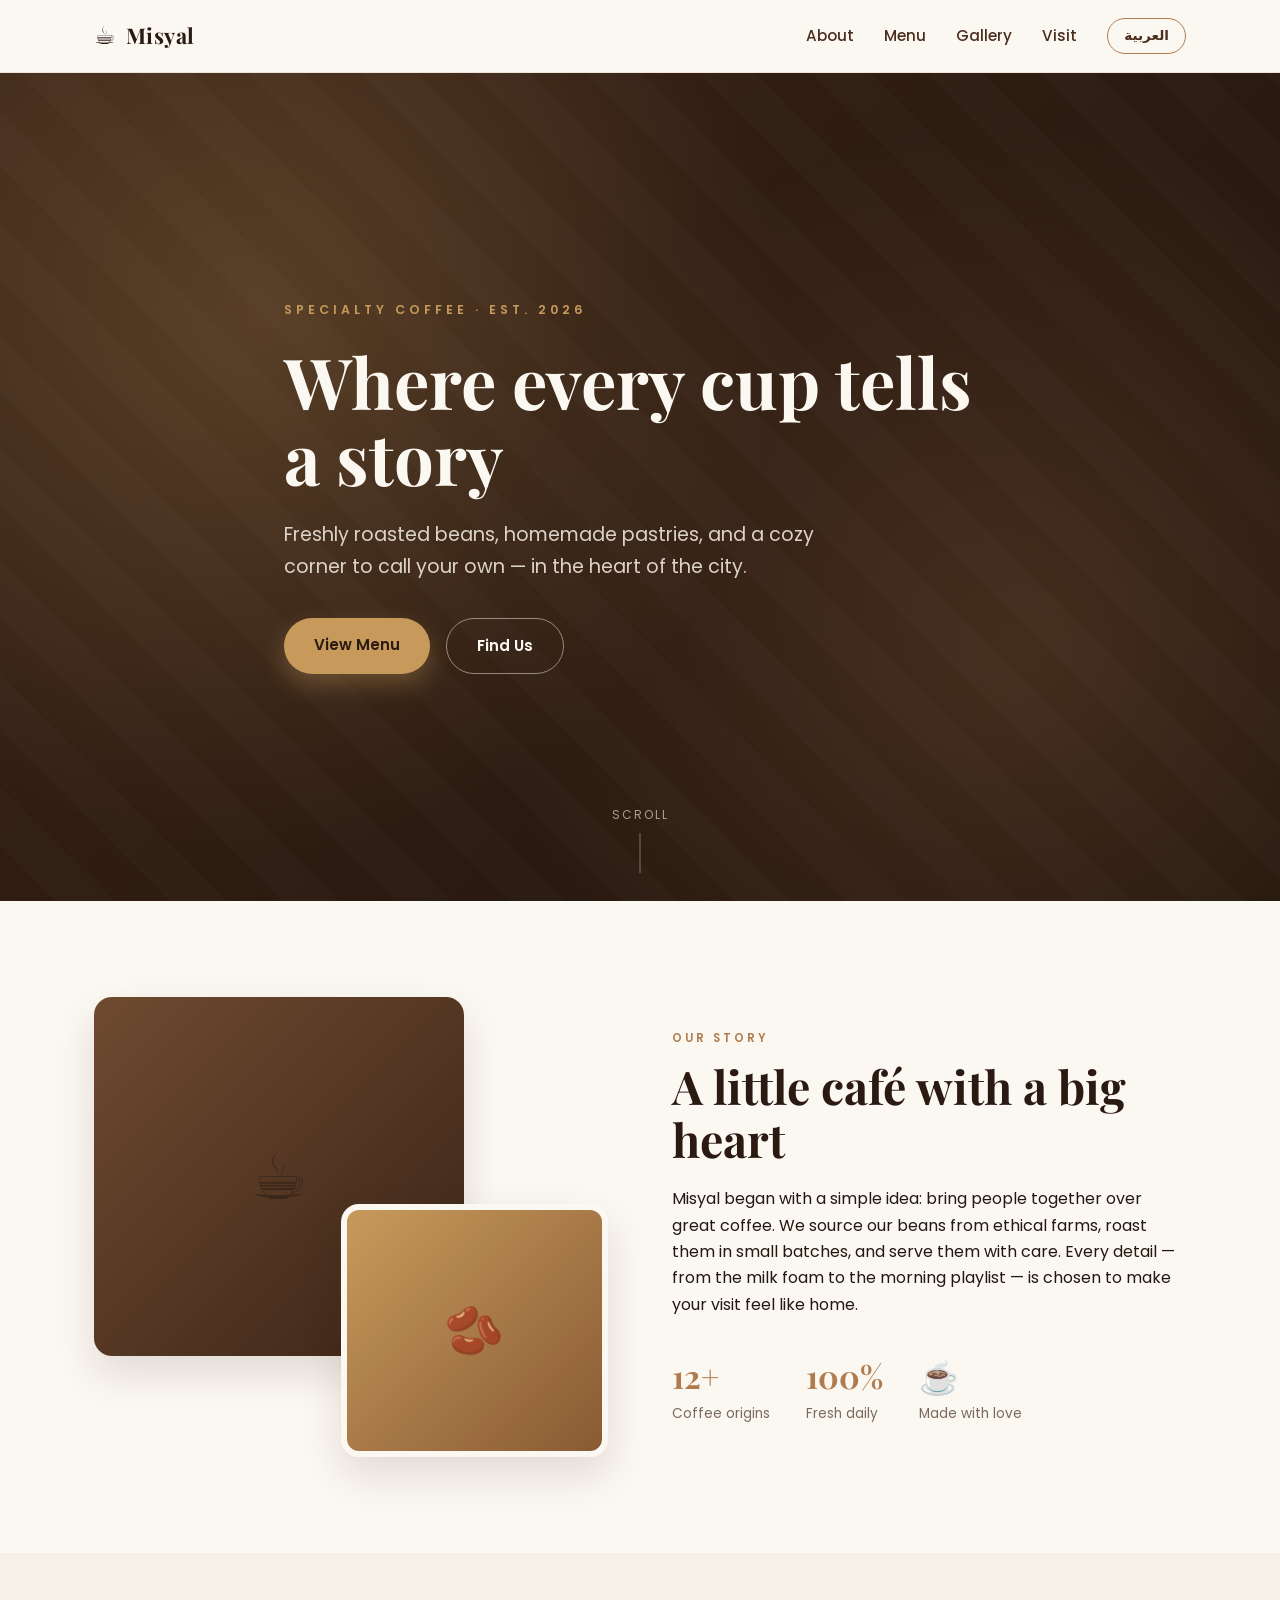
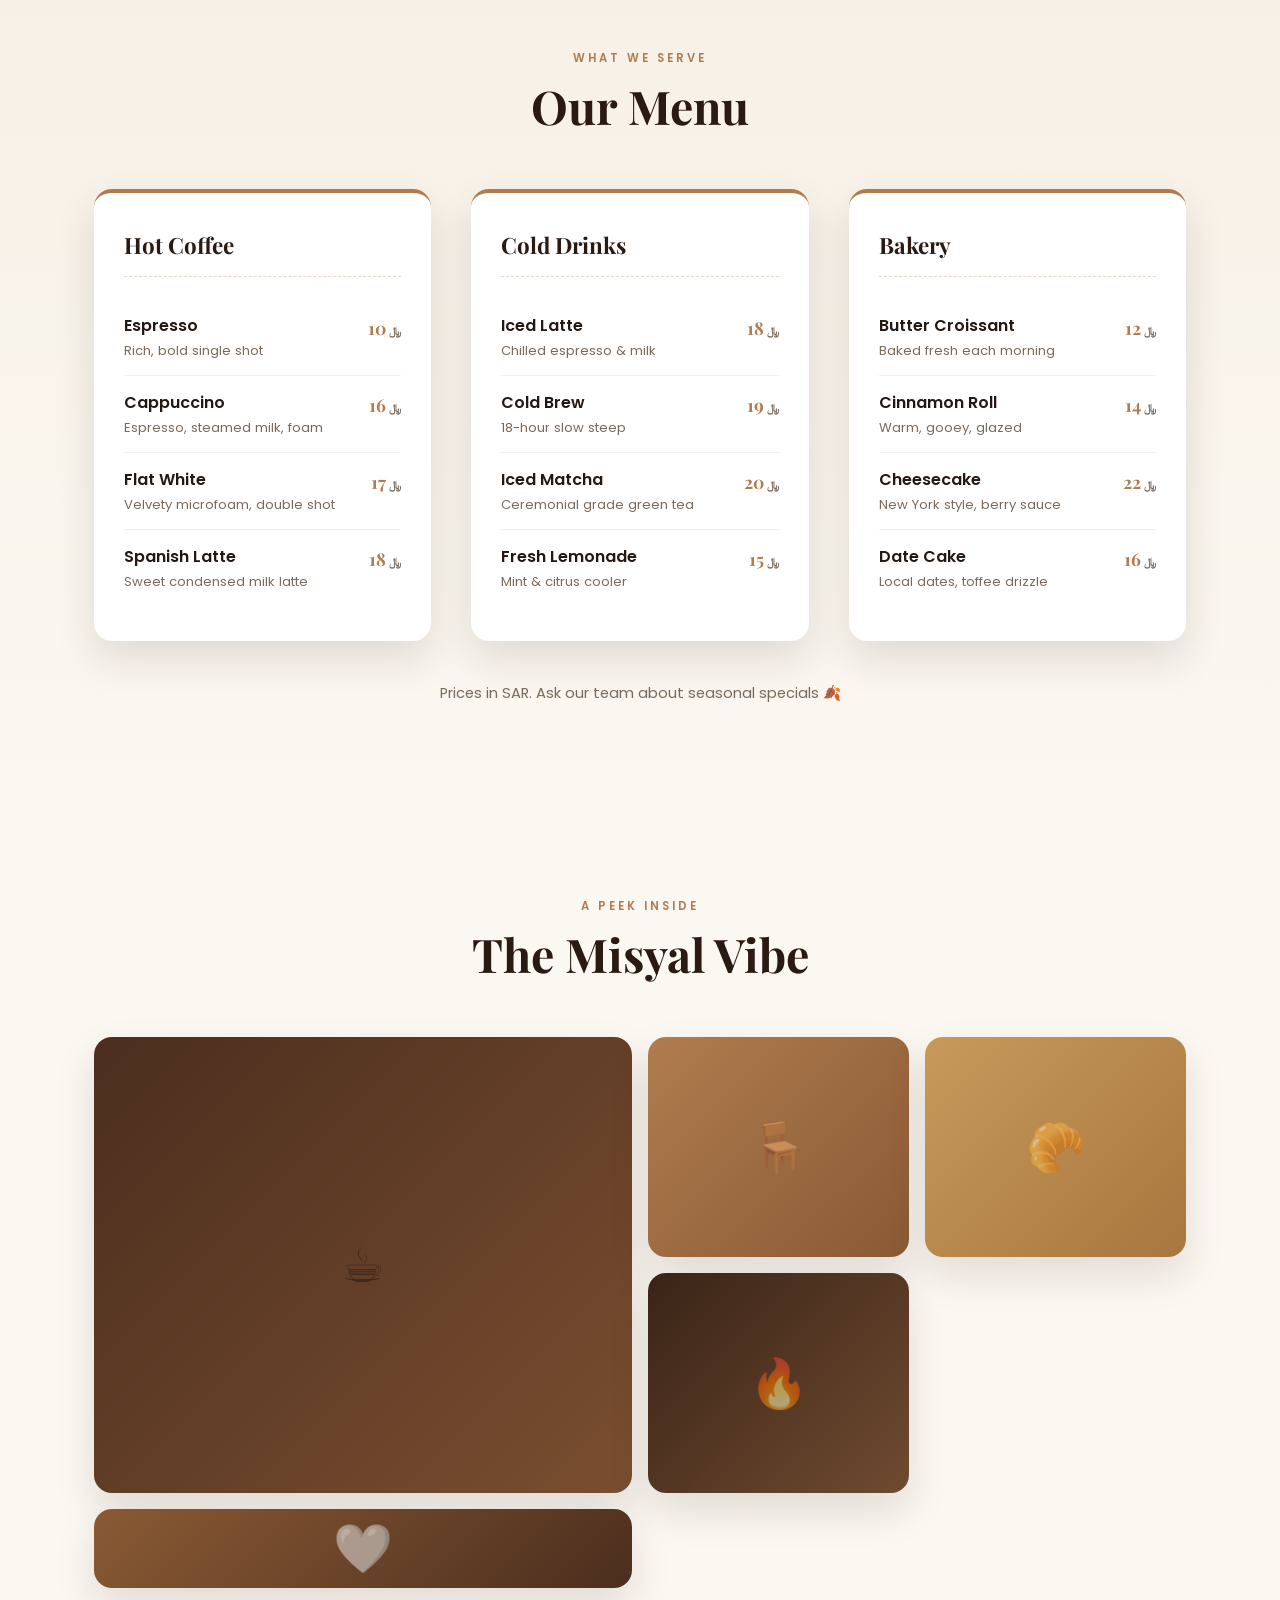
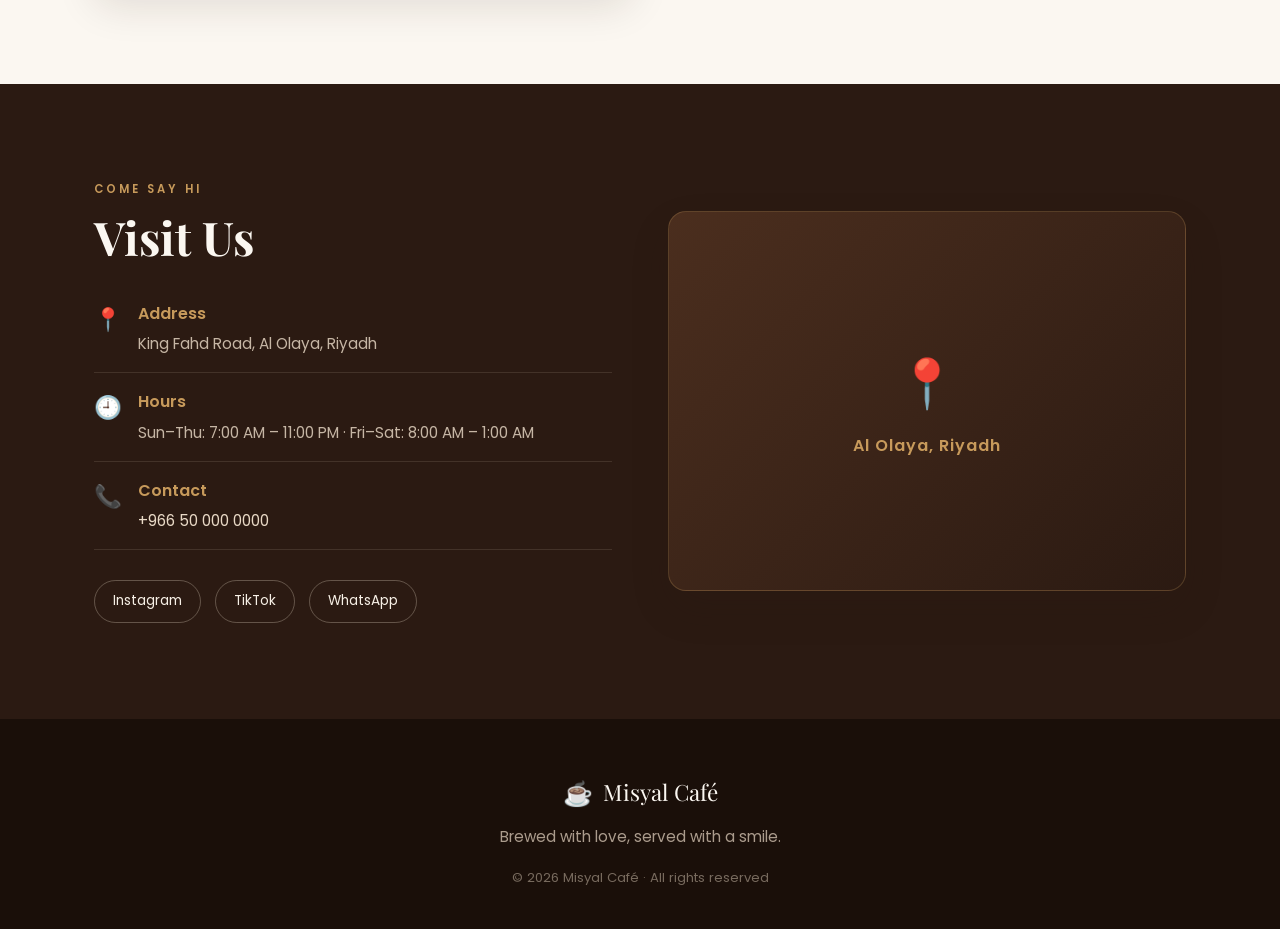
==== index.html @ 9222d2f6 "Add bilingual Misyal Café website - Responsive single-page café site (HTML/CSS/vanilla JS, no build " ====
<!DOCTYPE html>
<html lang="en" dir="ltr">
<head>
  <meta charset="UTF-8" />
  <meta name="viewport" content="width=device-width, initial-scale=1.0" />
  <title>Misyal Café — مقهى مسيال</title>
  <meta name="description" content="Misyal Café — specialty coffee, fresh food, and a warm place to gather. مقهى مسيال — قهوة مختصة وأجواء دافئة." />
  <link rel="preconnect" href="https://fonts.googleapis.com" />
  <link rel="preconnect" href="https://fonts.gstatic.com" crossorigin />
  <link href="https://fonts.googleapis.com/css2?family=Cairo:wght@400;600;700;800&family=Playfair+Display:wght@500;600;700&family=Poppins:wght@300;400;500;600&display=swap" rel="stylesheet" />
  <link rel="stylesheet" href="styles.css" />
  <link rel="icon" href="data:image/svg+xml,%3Csvg xmlns='http://www.w3.org/2000/svg' viewBox='0 0 100 100'%3E%3Ctext y='.9em' font-size='90'%3E%E2%98%95%3C/text%3E%3C/svg%3E" />
</head>
<body>
  <!-- Header / Nav -->
  <header class="site-header" id="top">
    <nav class="nav container">
      <a href="#top" class="brand">
        <span class="brand-mark">☕</span>
        <span class="brand-text" data-en="Misyal" data-ar="مسيال">Misyal</span>
      </a>
      <button class="nav-toggle" id="navToggle" aria-label="Menu" aria-expanded="false">
        <span></span><span></span><span></span>
      </button>
      <ul class="nav-links" id="navLinks">
        <li><a href="#about" data-en="About" data-ar="عن المقهى">About</a></li>
        <li><a href="#menu" data-en="Menu" data-ar="القائمة">Menu</a></li>
        <li><a href="#gallery" data-en="Gallery" data-ar="المعرض">Gallery</a></li>
        <li><a href="#visit" data-en="Visit" data-ar="زورونا">Visit</a></li>
        <li>
          <button class="lang-toggle" id="langToggle" aria-label="Switch language">
            <span data-en="العربية" data-ar="English">العربية</span>
          </button>
        </li>
      </ul>
    </nav>
  </header>

  <!-- Hero -->
  <section class="hero">
    <div class="hero-overlay"></div>
    <div class="hero-content container">
      <p class="eyebrow" data-en="Specialty Coffee · Est. 2026" data-ar="قهوة مختصة · تأسّس ٢٠٢٦">Specialty Coffee · Est. 2026</p>
      <h1 class="hero-title" data-en="Where every cup tells a story" data-ar="حيث يروي كل فنجان حكاية">Where every cup tells a story</h1>
      <p class="hero-sub" data-en="Freshly roasted beans, homemade pastries, and a cozy corner to call your own — in the heart of the city." data-ar="حبوب محمّصة طازجة، معجنات منزلية، وركنٌ دافئ يخصّك — في قلب المدينة.">Freshly roasted beans, homemade pastries, and a cozy corner to call your own — in the heart of the city.</p>
      <div class="hero-actions">
        <a href="#menu" class="btn btn-primary" data-en="View Menu" data-ar="تصفّح القائمة">View Menu</a>
        <a href="#visit" class="btn btn-ghost" data-en="Find Us" data-ar="أين نحن">Find Us</a>
      </div>
    </div>
    <div class="scroll-hint" aria-hidden="true">
      <span data-en="Scroll" data-ar="مرّر">Scroll</span>
      <div class="scroll-line"></div>
    </div>
  </section>

  <!-- About -->
  <section class="about section" id="about">
    <div class="container about-grid">
      <div class="about-media">
        <div class="about-img about-img-1" role="img" aria-label="Barista pouring latte art"></div>
        <div class="about-img about-img-2" role="img" aria-label="Coffee beans"></div>
      </div>
      <div class="about-text">
        <p class="section-eyebrow" data-en="Our Story" data-ar="قصتنا">Our Story</p>
        <h2 class="section-title" data-en="A little café with a big heart" data-ar="مقهى صغير بقلبٍ كبير">A little café with a big heart</h2>
        <p data-en="Misyal began with a simple idea: bring people together over great coffee. We source our beans from ethical farms, roast them in small batches, and serve them with care. Every detail — from the milk foam to the morning playlist — is chosen to make your visit feel like home." data-ar="بدأ مسيال بفكرة بسيطة: أن نجمع الناس حول قهوةٍ رائعة. نختار حبوبنا من مزارع مسؤولة، ونحمّصها بكميات صغيرة، ونقدّمها بعناية. كل تفصيلة — من رغوة الحليب إلى موسيقى الصباح — اخترناها لتشعروا بأنكم في بيتكم.">Misyal began with a simple idea: bring people together over great coffee. We source our beans from ethical farms, roast them in small batches, and serve them with care. Every detail — from the milk foam to the morning playlist — is chosen to make your visit feel like home.</p>
        <div class="stats">
          <div class="stat">
            <span class="stat-num">12+</span>
            <span class="stat-label" data-en="Coffee origins" data-ar="مصادر قهوة">Coffee origins</span>
          </div>
          <div class="stat">
            <span class="stat-num">100%</span>
            <span class="stat-label" data-en="Fresh daily" data-ar="طازج يومياً">Fresh daily</span>
          </div>
          <div class="stat">
            <span class="stat-num">☕</span>
            <span class="stat-label" data-en="Made with love" data-ar="بحب">Made with love</span>
          </div>
        </div>
      </div>
    </div>
  </section>

  <!-- Menu -->
  <section class="menu section" id="menu">
    <div class="container">
      <div class="section-head center">
        <p class="section-eyebrow" data-en="What We Serve" data-ar="ماذا نقدّم">What We Serve</p>
        <h2 class="section-title" data-en="Our Menu" data-ar="قائمتنا">Our Menu</h2>
      </div>

      <div class="menu-cats">
        <div class="menu-cat">
          <h3 class="menu-cat-title" data-en="Hot Coffee" data-ar="قهوة ساخنة">Hot Coffee</h3>
          <ul class="menu-list">
            <li class="menu-item">
              <div class="menu-item-info"><span class="menu-item-name" data-en="Espresso" data-ar="إسبريسو">Espresso</span><span class="menu-item-desc" data-en="Rich, bold single shot" data-ar="جرعة غنية وقوية">Rich, bold single shot</span></div>
              <span class="menu-item-price">10</span>
            </li>
            <li class="menu-item">
              <div class="menu-item-info"><span class="menu-item-name" data-en="Cappuccino" data-ar="كابتشينو">Cappuccino</span><span class="menu-item-desc" data-en="Espresso, steamed milk, foam" data-ar="إسبريسو وحليب مبخّر ورغوة">Espresso, steamed milk, foam</span></div>
              <span class="menu-item-price">16</span>
            </li>
            <li class="menu-item">
              <div class="menu-item-info"><span class="menu-item-name" data-en="Flat White" data-ar="فلات وايت">Flat White</span><span class="menu-item-desc" data-en="Velvety microfoam, double shot" data-ar="رغوة ناعمة وجرعتان">Velvety microfoam, double shot</span></div>
              <span class="menu-item-price">17</span>
            </li>
            <li class="menu-item">
              <div class="menu-item-info"><span class="menu-item-name" data-en="Spanish Latte" data-ar="سبانش لاتيه">Spanish Latte</span><span class="menu-item-desc" data-en="Sweet condensed milk latte" data-ar="لاتيه بالحليب المكثف">Sweet condensed milk latte</span></div>
              <span class="menu-item-price">18</span>
            </li>
          </ul>
        </div>

        <div class="menu-cat">
          <h3 class="menu-cat-title" data-en="Cold Drinks" data-ar="مشروبات باردة">Cold Drinks</h3>
          <ul class="menu-list">
            <li class="menu-item">
              <div class="menu-item-info"><span class="menu-item-name" data-en="Iced Latte" data-ar="آيس لاتيه">Iced Latte</span><span class="menu-item-desc" data-en="Chilled espresso & milk" data-ar="إسبريسو وحليب مثلّج">Chilled espresso & milk</span></div>
              <span class="menu-item-price">18</span>
            </li>
            <li class="menu-item">
              <div class="menu-item-info"><span class="menu-item-name" data-en="Cold Brew" data-ar="كولد برو">Cold Brew</span><span class="menu-item-desc" data-en="18-hour slow steep" data-ar="نقع بطيء ١٨ ساعة">18-hour slow steep</span></div>
              <span class="menu-item-price">19</span>
            </li>
            <li class="menu-item">
              <div class="menu-item-info"><span class="menu-item-name" data-en="Iced Matcha" data-ar="آيس ماتشا">Iced Matcha</span><span class="menu-item-desc" data-en="Ceremonial grade green tea" data-ar="شاي أخضر درجة احتفالية">Ceremonial grade green tea</span></div>
              <span class="menu-item-price">20</span>
            </li>
            <li class="menu-item">
              <div class="menu-item-info"><span class="menu-item-name" data-en="Fresh Lemonade" data-ar="ليموناضة طازجة">Fresh Lemonade</span><span class="menu-item-desc" data-en="Mint & citrus cooler" data-ar="نعناع وحمضيات منعشة">Mint & citrus cooler</span></div>
              <span class="menu-item-price">15</span>
            </li>
          </ul>
        </div>

        <div class="menu-cat">
          <h3 class="menu-cat-title" data-en="Bakery" data-ar="مخبوزات">Bakery</h3>
          <ul class="menu-list">
            <li class="menu-item">
              <div class="menu-item-info"><span class="menu-item-name" data-en="Butter Croissant" data-ar="كرواسون بالزبدة">Butter Croissant</span><span class="menu-item-desc" data-en="Baked fresh each morning" data-ar="يُخبز طازجاً كل صباح">Baked fresh each morning</span></div>
              <span class="menu-item-price">12</span>
            </li>
            <li class="menu-item">
              <div class="menu-item-info"><span class="menu-item-name" data-en="Cinnamon Roll" data-ar="سينامون رول">Cinnamon Roll</span><span class="menu-item-desc" data-en="Warm, gooey, glazed" data-ar="دافئة ولزجة ومغطّاة">Warm, gooey, glazed</span></div>
              <span class="menu-item-price">14</span>
            </li>
            <li class="menu-item">
              <div class="menu-item-info"><span class="menu-item-name" data-en="Cheesecake" data-ar="تشيز كيك">Cheesecake</span><span class="menu-item-desc" data-en="New York style, berry sauce" data-ar="نيويورك مع صلصة التوت">New York style, berry sauce</span></div>
              <span class="menu-item-price">22</span>
            </li>
            <li class="menu-item">
              <div class="menu-item-info"><span class="menu-item-name" data-en="Date Cake" data-ar="كيكة التمر">Date Cake</span><span class="menu-item-desc" data-en="Local dates, toffee drizzle" data-ar="تمر محلي وصوص التوفي">Local dates, toffee drizzle</span></div>
              <span class="menu-item-price">16</span>
            </li>
          </ul>
        </div>
      </div>
      <p class="menu-note" data-en="Prices in SAR. Ask our team about seasonal specials 🍂" data-ar="الأسعار بالريال. اسألوا فريقنا عن العروض الموسمية 🍂">Prices in SAR. Ask our team about seasonal specials 🍂</p>
    </div>
  </section>

  <!-- Gallery -->
  <section class="gallery section" id="gallery">
    <div class="container">
      <div class="section-head center">
        <p class="section-eyebrow" data-en="A Peek Inside" data-ar="لمحة من الداخل">A Peek Inside</p>
        <h2 class="section-title" data-en="The Misyal Vibe" data-ar="أجواء مسيال">The Misyal Vibe</h2>
      </div>
      <div class="gallery-grid">
        <div class="gallery-item g1" role="img" aria-label="Latte art"></div>
        <div class="gallery-item g2" role="img" aria-label="Café interior"></div>
        <div class="gallery-item g3" role="img" aria-label="Pastries on display"></div>
        <div class="gallery-item g4" role="img" aria-label="Coffee beans roasting"></div>
        <div class="gallery-item g5" role="img" aria-label="Friends chatting over coffee"></div>
      </div>
    </div>
  </section>

  <!-- Visit -->
  <section class="visit section" id="visit">
    <div class="container visit-grid">
      <div class="visit-info">
        <p class="section-eyebrow" data-en="Come Say Hi" data-ar="مرّوا علينا">Come Say Hi</p>
        <h2 class="section-title" data-en="Visit Us" data-ar="زورونا">Visit Us</h2>
        <ul class="visit-list">
          <li>
            <span class="visit-icon">📍</span>
            <div>
              <strong data-en="Address" data-ar="العنوان">Address</strong>
              <p data-en="King Fahd Road, Al Olaya, Riyadh" data-ar="طريق الملك فهد، العليا، الرياض">King Fahd Road, Al Olaya, Riyadh</p>
            </div>
          </li>
          <li>
            <span class="visit-icon">🕘</span>
            <div>
              <strong data-en="Hours" data-ar="ساعات العمل">Hours</strong>
              <p data-en="Sun–Thu: 7:00 AM – 11:00 PM · Fri–Sat: 8:00 AM – 1:00 AM" data-ar="الأحد–الخميس: ٧ ص – ١١ م · الجمعة–السبت: ٨ ص – ١ ص">Sun–Thu: 7:00 AM – 11:00 PM · Fri–Sat: 8:00 AM – 1:00 AM</p>
            </div>
          </li>
          <li>
            <span class="visit-icon">📞</span>
            <div>
              <strong data-en="Contact" data-ar="تواصل">Contact</strong>
              <p><a href="tel:+966500000000" dir="ltr">+966 50 000 0000</a></p>
            </div>
          </li>
        </ul>
        <div class="socials">
          <a href="#" class="social" aria-label="Instagram">Instagram</a>
          <a href="#" class="social" aria-label="TikTok">TikTok</a>
          <a href="#" class="social" aria-label="WhatsApp">WhatsApp</a>
        </div>
      </div>
      <div class="visit-map" role="img" aria-label="Map location placeholder">
        <div class="map-pin">📍</div>
        <span class="map-label" data-en="Al Olaya, Riyadh" data-ar="العليا، الرياض">Al Olaya, Riyadh</span>
      </div>
    </div>
  </section>

  <!-- Footer -->
  <footer class="site-footer">
    <div class="container footer-inner">
      <div class="footer-brand">
        <span class="brand-mark">☕</span>
        <span data-en="Misyal Café" data-ar="مقهى مسيال">Misyal Café</span>
      </div>
      <p class="footer-tag" data-en="Brewed with love, served with a smile." data-ar="نُحضّرها بحب، ونقدّمها بابتسامة.">Brewed with love, served with a smile.</p>
      <p class="footer-copy">© <span id="year"></span> Misyal Café · <span data-en="All rights reserved" data-ar="جميع الحقوق محفوظة">All rights reserved</span></p>
    </div>
  </footer>

  <script src="script.js"></script>
</body>
</html>
---- styles.css ----
/* ===== Misyal Café — bilingual café site ===== */
:root {
  --espresso: #2b1a12;
  --coffee: #4b2e1e;
  --caramel: #b07c4f;
  --latte: #e9d9c6;
  --cream: #f7f0e6;
  --foam: #fbf7f1;
  --gold: #c79a5b;
  --ink: #241812;
  --muted: #7a6a5c;
  --white: #ffffff;
  --maxw: 1140px;
  --radius: 18px;
  --shadow: 0 18px 40px rgba(43, 26, 18, 0.12);
  --font-en: "Poppins", system-ui, sans-serif;
  --font-display: "Playfair Display", Georgia, serif;
  --font-ar: "Cairo", system-ui, sans-serif;
}

* { box-sizing: border-box; margin: 0; padding: 0; }

html { scroll-behavior: smooth; }

body {
  font-family: var(--font-en);
  color: var(--ink);
  background: var(--foam);
  line-height: 1.65;
  -webkit-font-smoothing: antialiased;
  overflow-x: hidden;
}

/* Arabic mode */
html[lang="ar"] body { font-family: var(--font-ar); }
html[lang="ar"] .section-title,
html[lang="ar"] .hero-title { font-family: var(--font-ar); font-weight: 800; }

.container { width: 100%; max-width: var(--maxw); margin: 0 auto; padding: 0 24px; }

.section { padding: 96px 0; }

.section-eyebrow {
  text-transform: uppercase;
  letter-spacing: 3px;
  font-size: 0.72rem;
  font-weight: 600;
  color: var(--caramel);
  margin-bottom: 12px;
}
html[lang="ar"] .section-eyebrow { letter-spacing: 1px; }

.section-title {
  font-family: var(--font-display);
  font-size: clamp(1.9rem, 4vw, 2.9rem);
  color: var(--espresso);
  line-height: 1.15;
  margin-bottom: 20px;
}

.section-head.center { text-align: center; margin-bottom: 56px; }

/* ===== Header ===== */
.site-header {
  position: sticky;
  top: 0;
  z-index: 100;
  background: rgba(251, 247, 241, 0.85);
  backdrop-filter: blur(12px);
  border-bottom: 1px solid rgba(176, 124, 79, 0.15);
}
.nav { display: flex; align-items: center; justify-content: space-between; height: 72px; }
.brand { display: flex; align-items: center; gap: 10px; text-decoration: none; color: var(--espresso); font-weight: 700; font-size: 1.35rem; }
.brand-mark { font-size: 1.5rem; }
.brand-text { font-family: var(--font-display); letter-spacing: 0.5px; }
html[lang="ar"] .brand-text { font-family: var(--font-ar); }

.nav-links { list-style: none; display: flex; align-items: center; gap: 30px; }
.nav-links a { text-decoration: none; color: var(--coffee); font-weight: 500; font-size: 0.95rem; transition: color 0.2s; }
.nav-links a:hover { color: var(--caramel); }

.lang-toggle {
  border: 1.5px solid var(--caramel);
  background: transparent;
  color: var(--coffee);
  padding: 7px 16px;
  border-radius: 999px;
  cursor: pointer;
  font-family: inherit;
  font-size: 0.85rem;
  font-weight: 600;
  transition: all 0.2s;
}
.lang-toggle:hover { background: var(--caramel); color: var(--white); }

.nav-toggle { display: none; flex-direction: column; gap: 5px; background: none; border: none; cursor: pointer; padding: 6px; }
.nav-toggle span { width: 24px; height: 2px; background: var(--coffee); transition: 0.3s; border-radius: 2px; }
.nav-toggle.open span:nth-child(1) { transform: translateY(7px) rotate(45deg); }
.nav-toggle.open span:nth-child(2) { opacity: 0; }
.nav-toggle.open span:nth-child(3) { transform: translateY(-7px) rotate(-45deg); }

/* ===== Hero ===== */
.hero {
  position: relative;
  min-height: 92vh;
  display: flex;
  align-items: center;
  color: var(--foam);
  background: linear-gradient(135deg, #3a2417 0%, #1f130c 100%);
  overflow: hidden;
}
.hero::before {
  content: "";
  position: absolute; inset: 0;
  background-image: radial-gradient(circle at 20% 30%, rgba(199, 154, 91, 0.25), transparent 45%),
                    radial-gradient(circle at 80% 70%, rgba(176, 124, 79, 0.22), transparent 45%);
}
.hero-overlay {
  position: absolute; inset: 0;
  background: repeating-linear-gradient(45deg, transparent, transparent 40px, rgba(255,255,255,0.015) 40px, rgba(255,255,255,0.015) 80px);
}
.hero-content { position: relative; z-index: 2; max-width: 760px; }
.eyebrow { text-transform: uppercase; letter-spacing: 4px; font-size: 0.78rem; color: var(--gold); margin-bottom: 22px; font-weight: 600; }
html[lang="ar"] .eyebrow { letter-spacing: 1px; }
.hero-title {
  font-family: var(--font-display);
  font-size: clamp(2.4rem, 6vw, 4.4rem);
  line-height: 1.08;
  margin-bottom: 24px;
  font-weight: 700;
}
.hero-sub { font-size: clamp(1rem, 2vw, 1.2rem); color: rgba(247, 240, 230, 0.85); max-width: 560px; margin-bottom: 36px; }
.hero-actions { display: flex; gap: 16px; flex-wrap: wrap; }

.btn {
  display: inline-block;
  padding: 14px 30px;
  border-radius: 999px;
  text-decoration: none;
  font-weight: 600;
  font-size: 0.95rem;
  transition: transform 0.2s, box-shadow 0.2s, background 0.2s;
  cursor: pointer;
}
.btn-primary { background: var(--gold); color: var(--espresso); box-shadow: 0 10px 24px rgba(199, 154, 91, 0.35); }
.btn-primary:hover { transform: translateY(-3px); box-shadow: 0 16px 30px rgba(199, 154, 91, 0.45); }
.btn-ghost { border: 1.5px solid rgba(247, 240, 230, 0.5); color: var(--foam); }
.btn-ghost:hover { background: rgba(247, 240, 230, 0.12); transform: translateY(-3px); }

.scroll-hint { position: absolute; bottom: 28px; left: 50%; transform: translateX(-50%); z-index: 2; text-align: center; color: rgba(247,240,230,0.6); font-size: 0.75rem; letter-spacing: 2px; text-transform: uppercase; }
.scroll-line { width: 1px; height: 40px; background: rgba(247,240,230,0.4); margin: 8px auto 0; animation: scrollPulse 2s ease-in-out infinite; }
@keyframes scrollPulse { 0%,100% { opacity: 0.3; transform: scaleY(0.6); } 50% { opacity: 1; transform: scaleY(1); } }

/* ===== About ===== */
.about-grid { display: grid; grid-template-columns: 1fr 1fr; gap: 64px; align-items: center; }
.about-media { position: relative; height: 460px; }
.about-img { position: absolute; border-radius: var(--radius); box-shadow: var(--shadow); background-size: cover; background-position: center; }
.about-img-1 { width: 72%; height: 78%; top: 0; left: 0; background: linear-gradient(135deg, #6f4a30, #3a2417); }
.about-img-1::after { content: "☕"; position: absolute; inset: 0; display: grid; place-items: center; font-size: 4rem; opacity: 0.5; }
.about-img-2 { width: 52%; height: 55%; bottom: 0; right: 0; background: linear-gradient(135deg, #c79a5b, #8a5a34); border: 6px solid var(--foam); }
.about-img-2::after { content: "🫘"; position: absolute; inset: 0; display: grid; place-items: center; font-size: 3rem; opacity: 0.6; }
html[dir="rtl"] .about-img-1 { left: auto; right: 0; }
html[dir="rtl"] .about-img-2 { right: auto; left: 0; }

.stats { display: flex; gap: 36px; margin-top: 32px; flex-wrap: wrap; }
.stat { display: flex; flex-direction: column; }
.stat-num { font-family: var(--font-display); font-size: 2rem; color: var(--caramel); font-weight: 700; }
html[lang="ar"] .stat-num { font-family: var(--font-ar); }
.stat-label { font-size: 0.85rem; color: var(--muted); }

/* ===== Menu ===== */
.menu { background: linear-gradient(180deg, var(--cream), var(--foam)); }
.menu-cats { display: grid; grid-template-columns: repeat(auto-fit, minmax(300px, 1fr)); gap: 40px; }
.menu-cat { background: var(--white); border-radius: var(--radius); padding: 34px 30px; box-shadow: var(--shadow); border-top: 4px solid var(--caramel); }
.menu-cat-title { font-family: var(--font-display); font-size: 1.4rem; color: var(--espresso); margin-bottom: 22px; padding-bottom: 12px; border-bottom: 1px dashed rgba(176,124,79,0.3); }
html[lang="ar"] .menu-cat-title { font-family: var(--font-ar); }
.menu-list { list-style: none; }
.menu-item { display: flex; align-items: flex-start; justify-content: space-between; gap: 16px; padding: 14px 0; border-bottom: 1px solid rgba(43,26,18,0.06); }
.menu-item:last-child { border-bottom: none; }
.menu-item-info { display: flex; flex-direction: column; }
.menu-item-name { font-weight: 600; color: var(--ink); }
.menu-item-desc { font-size: 0.82rem; color: var(--muted); }
.menu-item-price { font-family: var(--font-display); font-weight: 700; color: var(--caramel); font-size: 1.1rem; white-space: nowrap; }
.menu-item-price::after { content: " ﷼"; font-size: 0.7rem; color: var(--muted); }
.menu-note { text-align: center; margin-top: 40px; color: var(--muted); font-size: 0.92rem; }

/* ===== Gallery ===== */
.gallery-grid { display: grid; grid-template-columns: repeat(4, 1fr); grid-template-rows: 220px 220px; gap: 16px; }
.gallery-item { border-radius: var(--radius); background-size: cover; background-position: center; box-shadow: var(--shadow); display: grid; place-items: center; font-size: 3rem; position: relative; overflow: hidden; transition: transform 0.3s; }
.gallery-item:hover { transform: scale(1.02); }
.g1 { grid-column: span 2; grid-row: span 2; background: linear-gradient(135deg, #4b2e1e, #7a4e30); }
.g1::after { content: "☕"; opacity: 0.55; }
.g2 { background: linear-gradient(135deg, #b07c4f, #8a5a34); } .g2::after { content: "🪑"; opacity: 0.55; }
.g3 { background: linear-gradient(135deg, #c79a5b, #a8763f); } .g3::after { content: "🥐"; opacity: 0.55; }
.g4 { background: linear-gradient(135deg, #3a2417, #6f4a30); } .g4::after { content: "🔥"; opacity: 0.55; }
.g5 { grid-column: span 2; background: linear-gradient(135deg, #8a5a34, #4b2e1e); } .g5::after { content: "🤍"; opacity: 0.55; }

/* ===== Visit ===== */
.visit { background: var(--espresso); color: var(--cream); }
.visit .section-title { color: var(--foam); }
.visit .section-eyebrow { color: var(--gold); }
.visit-grid { display: grid; grid-template-columns: 1fr 1fr; gap: 56px; align-items: center; }
.visit-list { list-style: none; margin: 8px 0 30px; }
.visit-list li { display: flex; gap: 16px; padding: 16px 0; border-bottom: 1px solid rgba(233,217,198,0.12); }
.visit-icon { font-size: 1.4rem; }
.visit-list strong { display: block; color: var(--gold); margin-bottom: 4px; font-weight: 600; }
.visit-list p { color: rgba(233,217,198,0.82); font-size: 0.95rem; }
.visit-list a { color: var(--latte); text-decoration: none; }
.visit-list a:hover { color: var(--gold); }
.socials { display: flex; gap: 14px; flex-wrap: wrap; }
.social { padding: 9px 18px; border: 1px solid rgba(233,217,198,0.3); border-radius: 999px; text-decoration: none; color: var(--cream); font-size: 0.85rem; transition: all 0.2s; }
.social:hover { background: var(--gold); color: var(--espresso); border-color: var(--gold); }
.visit-map { height: 380px; border-radius: var(--radius); background: linear-gradient(135deg, #4b2e1e, #2b1a12); border: 1px solid rgba(199,154,91,0.25); display: flex; flex-direction: column; align-items: center; justify-content: center; gap: 10px; box-shadow: var(--shadow); }
.map-pin { font-size: 3rem; animation: bob 2.4s ease-in-out infinite; }
@keyframes bob { 0%,100% { transform: translateY(0); } 50% { transform: translateY(-8px); } }
.map-label { color: var(--gold); font-weight: 600; letter-spacing: 1px; }

/* ===== Footer ===== */
.site-footer { background: #1a0f09; color: var(--latte); padding: 54px 0 40px; text-align: center; }
.footer-inner { display: flex; flex-direction: column; align-items: center; gap: 12px; }
.footer-brand { display: flex; align-items: center; gap: 10px; font-family: var(--font-display); font-size: 1.4rem; color: var(--foam); }
html[lang="ar"] .footer-brand { font-family: var(--font-ar); }
.footer-tag { color: rgba(233,217,198,0.7); font-size: 0.95rem; }
.footer-copy { color: rgba(233,217,198,0.45); font-size: 0.82rem; margin-top: 6px; }

/* ===== Reveal animation ===== */
.section { opacity: 0; transform: translateY(30px); transition: opacity 0.7s ease, transform 0.7s ease; }
.section.revealed { opacity: 1; transform: none; }

/* ===== Responsive ===== */
@media (max-width: 860px) {
  .nav-toggle { display: flex; }
  .nav-links {
    position: fixed; top: 72px; inset-inline: 0;
    background: var(--foam);
    flex-direction: column; gap: 0;
    padding: 12px 24px 24px;
    border-bottom: 1px solid rgba(176,124,79,0.15);
    transform: translateY(-140%);
    transition: transform 0.35s ease;
    box-shadow: var(--shadow);
  }
  .nav-links.open { transform: translateY(0); }
  .nav-links li { width: 100%; padding: 10px 0; border-bottom: 1px solid rgba(176,124,79,0.1); }
  .nav-links li:last-child { border-bottom: none; padding-top: 16px; }
  .about-grid, .visit-grid { grid-template-columns: 1fr; gap: 40px; }
  .about-media { height: 360px; }
  .gallery-grid { grid-template-columns: repeat(2, 1fr); grid-template-rows: repeat(3, 180px); }
  .g1 { grid-column: span 2; grid-row: span 1; }
  .g5 { grid-column: span 2; }
  .section { padding: 68px 0; }
}
@media (max-width: 480px) {
  .stats { gap: 22px; }
  .hero { min-height: 88vh; }
  .gallery-grid { grid-template-columns: 1fr; grid-template-rows: repeat(5, 160px); }
  .g1, .g5 { grid-column: span 1; }
}

@media (prefers-reduced-motion: reduce) {
  * { animation: none !important; scroll-behavior: auto; }
  .section { opacity: 1; transform: none; transition: none; }
}
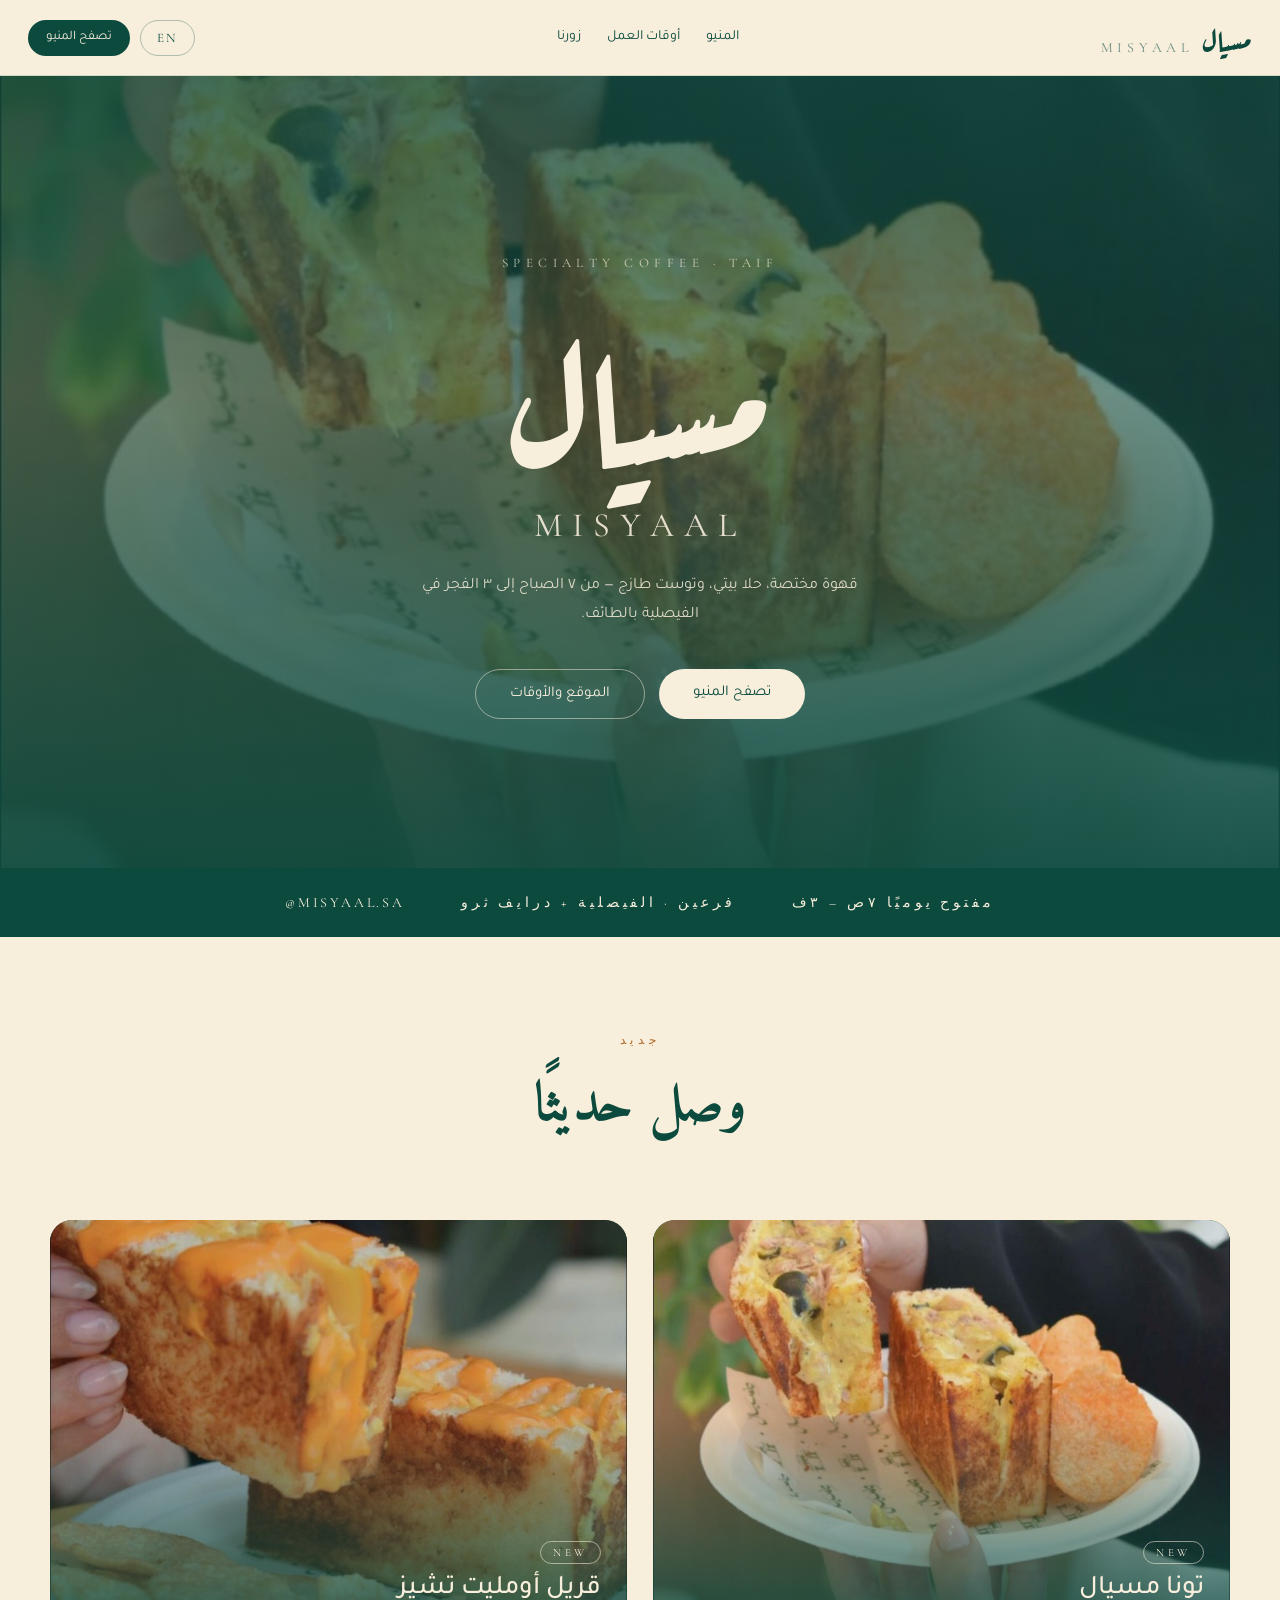
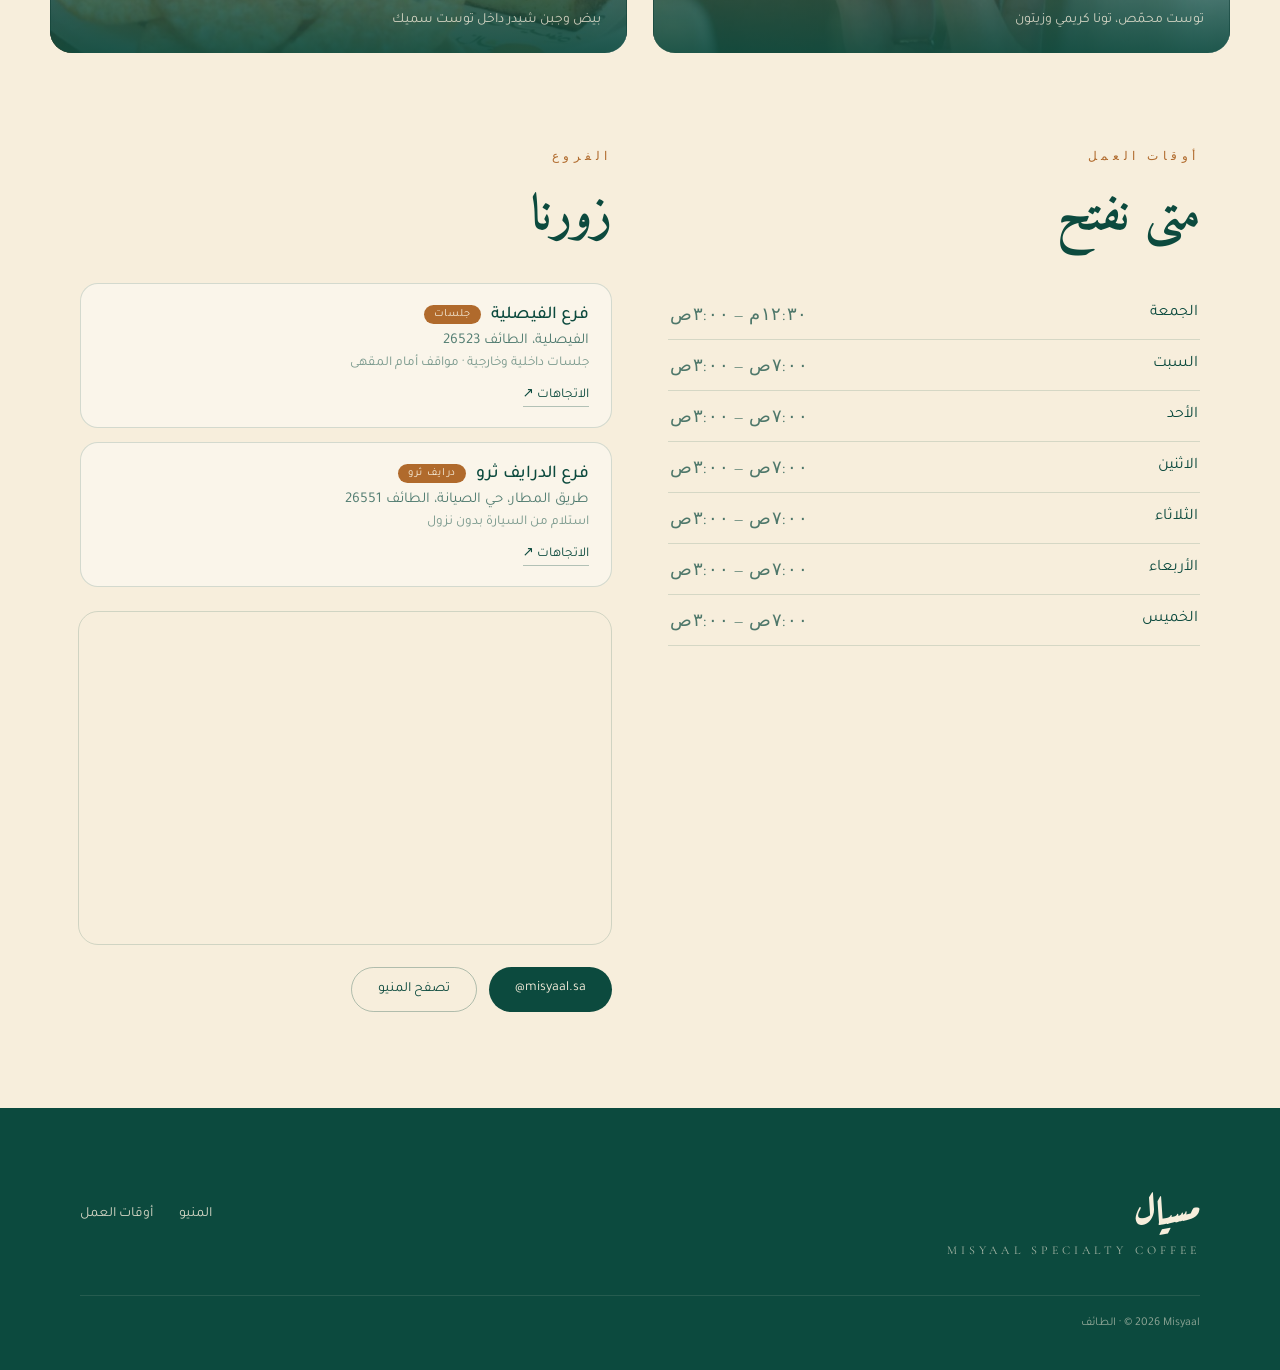
==== commit b7ab9e23: "Restore original Misyaal café design (Home + Menu) Faithfully reconstruct the site from the original" ====
--- a/index.html
+++ b/index.html
@@ -1,238 +1,165 @@
 <!DOCTYPE html>
-<html lang="en" dir="ltr">
+<html lang="ar" dir="rtl">
 <head>
-  <meta charset="UTF-8" />
-  <meta name="viewport" content="width=device-width, initial-scale=1.0" />
-  <title>Misyal Café — مقهى مسيال</title>
-  <meta name="description" content="Misyal Café — specialty coffee, fresh food, and a warm place to gather. مقهى مسيال — قهوة مختصة وأجواء دافئة." />
-  <link rel="preconnect" href="https://fonts.googleapis.com" />
-  <link rel="preconnect" href="https://fonts.gstatic.com" crossorigin />
-  <link href="https://fonts.googleapis.com/css2?family=Cairo:wght@400;600;700;800&family=Playfair+Display:wght@500;600;700&family=Poppins:wght@300;400;500;600&display=swap" rel="stylesheet" />
-  <link rel="stylesheet" href="styles.css" />
-  <link rel="icon" href="data:image/svg+xml,%3Csvg xmlns='http://www.w3.org/2000/svg' viewBox='0 0 100 100'%3E%3Ctext y='.9em' font-size='90'%3E%E2%98%95%3C/text%3E%3C/svg%3E" />
+<meta charset="utf-8">
+<meta name="viewport" content="width=device-width, initial-scale=1">
+<title>مسيال · Misyaal Specialty Coffee</title>
+<meta name="description" content="مسيال · Misyaal — Specialty coffee, house desserts and fresh toast in Al Faisaliyah, Taif.">
+<link rel="preconnect" href="https://fonts.googleapis.com">
+<link rel="preconnect" href="https://fonts.gstatic.com" crossorigin>
+<link href="https://fonts.googleapis.com/css2?family=Amiri:wght@400;700&family=Aref+Ruqaa:wght@400;700&family=Cormorant+Garamond:ital,wght@0,400;0,500;0,600;1,400&family=Tajawal:wght@300;400;500;700&display=swap" rel="stylesheet">
+<link rel="icon" href="data:image/svg+xml,%3Csvg xmlns='http://www.w3.org/2000/svg' viewBox='0 0 100 100'%3E%3Ctext y='.9em' font-size='90'%3E%E2%98%95%3C/text%3E%3C/svg%3E">
+<style>
+html{scroll-behavior:smooth}
+body{margin:0;background:#F7EEDC;color:#0C4A3E;-webkit-font-smoothing:antialiased}
+a{color:#0C4A3E;text-decoration:none}
+a:hover{color:#B06A2C}
+@keyframes rev{from{opacity:0;transform:translateY(28px)}to{opacity:1;transform:none}}
+[data-reveal]{animation:rev .9s cubic-bezier(.22,.8,.3,1) both;animation-timeline:view();animation-range:entry 0% cover 26%}
+@keyframes drift{from{transform:scale(1.06) translateY(0)}to{transform:scale(1.12) translateY(-2%)}}
+::selection{background:#0C4A3E;color:#F7EEDC}
+.h-lang:hover{background:#0C4A3E !important;color:#F7EEDC !important}
+.h-cta:hover{background:#0a3b32 !important;color:#F7EEDC !important}
+.h-heroA:hover{background:#fff !important;color:#0C4A3E !important}
+.h-heroB:hover{background:rgba(247,238,220,.14) !important;color:#F7EEDC !important}
+.h-ig:hover{color:#E8C89A !important}
+.h-igBtn:hover{background:#0a3b32 !important;color:#F7EEDC !important}
+.h-menuBtn:hover{background:rgba(12,74,62,.07) !important}
+.h-footlink:hover{color:#E8C89A !important}
+.new-card .new-img{transition:transform .8s cubic-bezier(.22,.8,.3,1)}
+.new-card:hover .new-img{transform:scale(1.05)}
+</style>
 </head>
 <body>
-  <!-- Header / Nav -->
-  <header class="site-header" id="top">
-    <nav class="nav container">
-      <a href="#top" class="brand">
-        <span class="brand-mark">☕</span>
-        <span class="brand-text" data-en="Misyal" data-ar="مسيال">Misyal</span>
-      </a>
-      <button class="nav-toggle" id="navToggle" aria-label="Menu" aria-expanded="false">
-        <span></span><span></span><span></span>
-      </button>
-      <ul class="nav-links" id="navLinks">
-        <li><a href="#about" data-en="About" data-ar="عن المقهى">About</a></li>
-        <li><a href="#menu" data-en="Menu" data-ar="القائمة">Menu</a></li>
-        <li><a href="#gallery" data-en="Gallery" data-ar="المعرض">Gallery</a></li>
-        <li><a href="#visit" data-en="Visit" data-ar="زورونا">Visit</a></li>
-        <li>
-          <button class="lang-toggle" id="langToggle" aria-label="Switch language">
-            <span data-en="العربية" data-ar="English">العربية</span>
-          </button>
-        </li>
-      </ul>
+<div style="font-family:'Tajawal',system-ui,sans-serif;overflow-x:hidden;background:#F7EEDC;color:#0C4A3E">
+
+  <header style="position:sticky;top:0;z-index:60;display:flex;align-items:center;justify-content:space-between;gap:20px;padding:14px 28px;background:rgba(247,238,220,.86);backdrop-filter:blur(14px);border-bottom:1px solid rgba(12,74,62,.13)">
+    <a href="#top" style="display:flex;align-items:baseline;gap:10px">
+      <span style="font-family:'Aref Ruqaa',serif;font-size:30px;font-weight:700;letter-spacing:.02em;color:#0C4A3E">مسيال</span>
+      <span style="font-family:'Cormorant Garamond',serif;font-size:14px;letter-spacing:.34em;color:rgba(12,74,62,.6)">MISYAAL</span>
+    </a>
+    <nav style="display:flex;align-items:center;gap:26px;font-size:14px">
+      <a href="menu.html" data-ar="المنيو" data-en="Menu">المنيو</a>
+      <a href="#hours" data-ar="أوقات العمل" data-en="Hours">أوقات العمل</a>
+      <a href="#visit" data-ar="زورنا" data-en="Visit">زورنا</a>
     </nav>
+    <div style="display:flex;align-items:center;gap:10px">
+      <button onclick="MISYAAL.toggle()" class="h-lang" style="cursor:pointer;font-family:'Cormorant Garamond',serif;font-size:13px;letter-spacing:.18em;padding:9px 16px;border:1px solid rgba(12,74,62,.3);border-radius:999px;background:transparent;color:#0C4A3E" data-ar="EN" data-en="ع">EN</button>
+      <a href="menu.html" class="h-cta" style="font-size:13px;padding:10px 18px;border-radius:999px;background:#0C4A3E;color:#F7EEDC" data-ar="تصفح المنيو" data-en="Browse the menu">تصفح المنيو</a>
+    </div>
   </header>
 
-  <!-- Hero -->
-  <section class="hero">
-    <div class="hero-overlay"></div>
-    <div class="hero-content container">
-      <p class="eyebrow" data-en="Specialty Coffee · Est. 2026" data-ar="قهوة مختصة · تأسّس ٢٠٢٦">Specialty Coffee · Est. 2026</p>
-      <h1 class="hero-title" data-en="Where every cup tells a story" data-ar="حيث يروي كل فنجان حكاية">Where every cup tells a story</h1>
-      <p class="hero-sub" data-en="Freshly roasted beans, homemade pastries, and a cozy corner to call your own — in the heart of the city." data-ar="حبوب محمّصة طازجة، معجنات منزلية، وركنٌ دافئ يخصّك — في قلب المدينة.">Freshly roasted beans, homemade pastries, and a cozy corner to call your own — in the heart of the city.</p>
-      <div class="hero-actions">
-        <a href="#menu" class="btn btn-primary" data-en="View Menu" data-ar="تصفّح القائمة">View Menu</a>
-        <a href="#visit" class="btn btn-ghost" data-en="Find Us" data-ar="أين نحن">Find Us</a>
+  <section id="top" style="position:relative;min-height:88vh;display:grid;place-items:center;overflow:hidden;background:#0C4A3E">
+    <div style="position:absolute;inset:0;background-image:url(uploads/assets-1787937089938-kfcq.jpeg);background-size:cover;background-position:center;opacity:.5;animation:drift 18s ease-in-out infinite alternate"></div>
+    <div style="position:absolute;inset:0;background:linear-gradient(180deg,rgba(12,74,62,.55),rgba(12,74,62,.2) 40%,rgba(12,74,62,.85))"></div>
+    <div style="position:relative;text-align:center;padding:120px 24px 90px;color:#F7EEDC">
+      <p style="margin:0 0 22px;font-family:'Cormorant Garamond',serif;font-size:13px;letter-spacing:.42em;opacity:.75">SPECIALTY COFFEE · TAIF</p>
+      <h1 style="margin:0;font-family:'Aref Ruqaa',serif;font-size:clamp(70px,13vw,168px);line-height:1.15;font-weight:700">مسيال</h1>
+      <p style="margin:20px 0 0;font-family:'Cormorant Garamond',serif;font-size:clamp(20px,3vw,34px);letter-spacing:.3em;opacity:.9">MISYAAL</p>
+      <p style="margin:26px auto 0;max-width:520px;font-size:16px;line-height:1.85;opacity:.85;text-wrap:pretty" data-ar="قهوة مختصة، حلا بيتي، وتوست طازج — من ٧ الصباح إلى ٣ الفجر في الفيصلية بالطائف." data-en="Specialty coffee, house desserts and fresh toast — 7am to 3am in Al Faisaliyah, Taif.">قهوة مختصة، حلا بيتي، وتوست طازج — من ٧ الصباح إلى ٣ الفجر في الفيصلية بالطائف.</p>
+      <div style="display:flex;flex-wrap:wrap;gap:14px;justify-content:center;margin-top:38px">
+        <a href="menu.html" class="h-heroA" style="padding:15px 34px;border-radius:999px;background:#F7EEDC;color:#0C4A3E;font-size:15px" data-ar="تصفح المنيو" data-en="Browse the menu">تصفح المنيو</a>
+        <a href="#visit" class="h-heroB" style="padding:15px 34px;border-radius:999px;border:1px solid rgba(247,238,220,.5);color:#F7EEDC;font-size:15px" data-ar="الموقع والأوقات" data-en="Hours & location">الموقع والأوقات</a>
       </div>
-    </div>
-    <div class="scroll-hint" aria-hidden="true">
-      <span data-en="Scroll" data-ar="مرّر">Scroll</span>
-      <div class="scroll-line"></div>
     </div>
   </section>
 
-  <!-- About -->
-  <section class="about section" id="about">
-    <div class="container about-grid">
-      <div class="about-media">
-        <div class="about-img about-img-1" role="img" aria-label="Barista pouring latte art"></div>
-        <div class="about-img about-img-2" role="img" aria-label="Coffee beans"></div>
+  <section style="display:flex;gap:56px;justify-content:center;flex-wrap:wrap;padding:26px 24px;background:#0C4A3E;color:#F7EEDC;font-family:'Cormorant Garamond',serif;font-size:14px;letter-spacing:.28em">
+    <span data-ar="مفتوح يوميًا ٧ص – ٣ف" data-en="OPEN DAILY 7AM – 3AM">مفتوح يوميًا ٧ص – ٣ف</span>
+    <span data-ar="فرعين · الفيصلية + درايف ثرو" data-en="2 BRANCHES · DINE-IN + DRIVE-THRU">فرعين · الفيصلية + درايف ثرو</span>
+    <a href="https://www.instagram.com/misyaal.sa" target="_blank" rel="noopener" dir="ltr" class="h-ig" style="color:#F7EEDC;letter-spacing:.2em;unicode-bidi:isolate">@MISYAAL.SA</a>
+  </section>
+
+  <div>
+    <section data-reveal style="padding:96px 24px 20px;text-align:center">
+      <p style="margin:0 0 10px;font-family:'Cormorant Garamond',serif;font-size:12px;letter-spacing:.38em;color:#B06A2C" data-ar="جديد" data-en="New">جديد</p>
+      <h2 style="margin:0;font-family:'Amiri',serif;font-size:clamp(36px,5vw,56px);font-weight:700" data-ar="وصل حديثًا" data-en="Just landed">وصل حديثًا</h2>
+    </section>
+
+    <section style="display:grid;grid-template-columns:repeat(auto-fit,minmax(340px,1fr));gap:26px;max-width:1180px;margin:0 auto;padding:44px 24px 96px">
+      <article data-reveal class="new-card" style="position:relative;border-radius:22px;overflow:hidden;background:#0C4A3E;aspect-ratio:4/3">
+        <div class="new-img" style="position:absolute;inset:0;background-image:url(uploads/assets-1787937089938-kfcq.jpeg);background-size:cover;background-position:center;opacity:.92"></div>
+        <div style="position:absolute;inset:0;background:linear-gradient(0deg,rgba(12,74,62,.9),rgba(12,74,62,0) 55%)"></div>
+        <div style="position:absolute;inset-inline-start:26px;bottom:24px;color:#F7EEDC">
+          <span style="display:inline-block;margin-bottom:10px;padding:4px 12px;border:1px solid rgba(247,238,220,.55);border-radius:999px;font-family:'Cormorant Garamond',serif;font-size:11px;letter-spacing:.32em">NEW</span>
+          <h3 style="margin:0;font-size:27px;font-weight:500" data-ar="تونا مسيال" data-en="Tuna Misyaal">تونا مسيال</h3>
+          <p style="margin:6px 0 0;font-size:14px;opacity:.8" data-ar="توست محمّص، تونا كريمي وزيتون" data-en="Grilled toast, creamy tuna, olives">توست محمّص، تونا كريمي وزيتون</p>
+        </div>
+      </article>
+      <article data-reveal class="new-card" style="position:relative;border-radius:22px;overflow:hidden;background:#0C4A3E;aspect-ratio:4/3">
+        <div class="new-img" style="position:absolute;inset:0;background-image:url(uploads/assets-1787937089954-9gd3.jpeg);background-size:cover;background-position:center;opacity:.92"></div>
+        <div style="position:absolute;inset:0;background:linear-gradient(0deg,rgba(12,74,62,.9),rgba(12,74,62,0) 55%)"></div>
+        <div style="position:absolute;inset-inline-start:26px;bottom:24px;color:#F7EEDC">
+          <span style="display:inline-block;margin-bottom:10px;padding:4px 12px;border:1px solid rgba(247,238,220,.55);border-radius:999px;font-family:'Cormorant Garamond',serif;font-size:11px;letter-spacing:.32em">NEW</span>
+          <h3 style="margin:0;font-size:27px;font-weight:500" data-ar="قريل أومليت تشيز" data-en="Grill Omelette Cheese">قريل أومليت تشيز</h3>
+          <p style="margin:6px 0 0;font-size:14px;opacity:.8" data-ar="بيض وجبن شيدر داخل توست سميك" data-en="Egg & cheddar inside thick-cut toast">بيض وجبن شيدر داخل توست سميك</p>
+        </div>
+      </article>
+    </section>
+  </div>
+
+  <section id="hours" style="padding:0 24px 96px">
+    <div style="max-width:1120px;margin:0 auto;display:grid;grid-template-columns:repeat(auto-fit,minmax(320px,1fr));gap:56px;align-items:start">
+      <div data-reveal>
+        <p style="margin:0 0 10px;font-family:'Cormorant Garamond',serif;font-size:12px;letter-spacing:.38em;color:#B06A2C" data-ar="أوقات العمل" data-en="Opening hours">أوقات العمل</p>
+        <h2 style="margin:0 0 28px;font-family:'Amiri',serif;font-size:clamp(34px,4.4vw,50px);font-weight:700" data-ar="متى نفتح" data-en="When we're open">متى نفتح</h2>
+        <div style="display:flex;flex-direction:column">
+          <div style="display:flex;align-items:center;justify-content:space-between;gap:20px;padding:14px 2px;border-bottom:1px solid rgba(12,74,62,.14)"><span style="font-size:16px" data-ar="الجمعة" data-en="Friday">الجمعة</span><span style="font-family:'Cormorant Garamond',serif;font-size:18px;color:rgba(12,74,62,.72);letter-spacing:.04em" data-ar="١٢:٣٠م – ٣:٠٠ص" data-en="12:30pm – 3:00am">١٢:٣٠م – ٣:٠٠ص</span></div>
+          <div style="display:flex;align-items:center;justify-content:space-between;gap:20px;padding:14px 2px;border-bottom:1px solid rgba(12,74,62,.14)"><span style="font-size:16px" data-ar="السبت" data-en="Saturday">السبت</span><span style="font-family:'Cormorant Garamond',serif;font-size:18px;color:rgba(12,74,62,.72);letter-spacing:.04em" data-ar="٧:٠٠ص – ٣:٠٠ص" data-en="7:00am – 3:00am">٧:٠٠ص – ٣:٠٠ص</span></div>
+          <div style="display:flex;align-items:center;justify-content:space-between;gap:20px;padding:14px 2px;border-bottom:1px solid rgba(12,74,62,.14)"><span style="font-size:16px" data-ar="الأحد" data-en="Sunday">الأحد</span><span style="font-family:'Cormorant Garamond',serif;font-size:18px;color:rgba(12,74,62,.72);letter-spacing:.04em" data-ar="٧:٠٠ص – ٣:٠٠ص" data-en="7:00am – 3:00am">٧:٠٠ص – ٣:٠٠ص</span></div>
+          <div style="display:flex;align-items:center;justify-content:space-between;gap:20px;padding:14px 2px;border-bottom:1px solid rgba(12,74,62,.14)"><span style="font-size:16px" data-ar="الاثنين" data-en="Monday">الاثنين</span><span style="font-family:'Cormorant Garamond',serif;font-size:18px;color:rgba(12,74,62,.72);letter-spacing:.04em" data-ar="٧:٠٠ص – ٣:٠٠ص" data-en="7:00am – 3:00am">٧:٠٠ص – ٣:٠٠ص</span></div>
+          <div style="display:flex;align-items:center;justify-content:space-between;gap:20px;padding:14px 2px;border-bottom:1px solid rgba(12,74,62,.14)"><span style="font-size:16px" data-ar="الثلاثاء" data-en="Tuesday">الثلاثاء</span><span style="font-family:'Cormorant Garamond',serif;font-size:18px;color:rgba(12,74,62,.72);letter-spacing:.04em" data-ar="٧:٠٠ص – ٣:٠٠ص" data-en="7:00am – 3:00am">٧:٠٠ص – ٣:٠٠ص</span></div>
+          <div style="display:flex;align-items:center;justify-content:space-between;gap:20px;padding:14px 2px;border-bottom:1px solid rgba(12,74,62,.14)"><span style="font-size:16px" data-ar="الأربعاء" data-en="Wednesday">الأربعاء</span><span style="font-family:'Cormorant Garamond',serif;font-size:18px;color:rgba(12,74,62,.72);letter-spacing:.04em" data-ar="٧:٠٠ص – ٣:٠٠ص" data-en="7:00am – 3:00am">٧:٠٠ص – ٣:٠٠ص</span></div>
+          <div style="display:flex;align-items:center;justify-content:space-between;gap:20px;padding:14px 2px;border-bottom:1px solid rgba(12,74,62,.14)"><span style="font-size:16px" data-ar="الخميس" data-en="Thursday">الخميس</span><span style="font-family:'Cormorant Garamond',serif;font-size:18px;color:rgba(12,74,62,.72);letter-spacing:.04em" data-ar="٧:٠٠ص – ٣:٠٠ص" data-en="7:00am – 3:00am">٧:٠٠ص – ٣:٠٠ص</span></div>
+        </div>
       </div>
-      <div class="about-text">
-        <p class="section-eyebrow" data-en="Our Story" data-ar="قصتنا">Our Story</p>
-        <h2 class="section-title" data-en="A little café with a big heart" data-ar="مقهى صغير بقلبٍ كبير">A little café with a big heart</h2>
-        <p data-en="Misyal began with a simple idea: bring people together over great coffee. We source our beans from ethical farms, roast them in small batches, and serve them with care. Every detail — from the milk foam to the morning playlist — is chosen to make your visit feel like home." data-ar="بدأ مسيال بفكرة بسيطة: أن نجمع الناس حول قهوةٍ رائعة. نختار حبوبنا من مزارع مسؤولة، ونحمّصها بكميات صغيرة، ونقدّمها بعناية. كل تفصيلة — من رغوة الحليب إلى موسيقى الصباح — اخترناها لتشعروا بأنكم في بيتكم.">Misyal began with a simple idea: bring people together over great coffee. We source our beans from ethical farms, roast them in small batches, and serve them with care. Every detail — from the milk foam to the morning playlist — is chosen to make your visit feel like home.</p>
-        <div class="stats">
-          <div class="stat">
-            <span class="stat-num">12+</span>
-            <span class="stat-label" data-en="Coffee origins" data-ar="مصادر قهوة">Coffee origins</span>
+      <div id="visit" data-reveal style="scroll-margin-top:90px">
+        <p style="margin:0 0 10px;font-family:'Cormorant Garamond',serif;font-size:12px;letter-spacing:.38em;color:#B06A2C" data-ar="الفروع" data-en="Branches">الفروع</p>
+        <h2 style="margin:0 0 22px;font-family:'Amiri',serif;font-size:clamp(34px,4.4vw,50px);font-weight:700" data-ar="زورنا" data-en="Come by">زورنا</h2>
+        <div style="display:grid;gap:14px;margin-bottom:24px">
+          <div style="padding:20px 22px;border:1px solid rgba(12,74,62,.16);border-radius:18px;background:rgba(255,255,255,.4)">
+            <div style="display:flex;align-items:center;gap:10px;flex-wrap:wrap;margin-bottom:6px">
+              <p style="margin:0;font-size:18px;font-weight:500" data-ar="فرع الفيصلية" data-en="Al Faisaliyah branch">فرع الفيصلية</p>
+              <span style="font-size:11px;letter-spacing:.06em;padding:3px 10px;border-radius:999px;background:#B06A2C;color:#F7EEDC" data-ar="جلسات" data-en="Dine-in">جلسات</span>
+            </div>
+            <p style="margin:0;font-size:15px;color:rgba(12,74,62,.7)" data-ar="الفيصلية، الطائف 26523" data-en="Al Faisaliyah, Taif 26523">الفيصلية، الطائف 26523</p>
+            <p style="margin:5px 0 0;font-size:13.5px;color:rgba(12,74,62,.55)" data-ar="جلسات داخلية وخارجية · مواقف أمام المقهى" data-en="Indoor & outdoor seating · parking out front">جلسات داخلية وخارجية · مواقف أمام المقهى</p>
+            <a href="https://www.google.com/maps/search/?api=1&query=%D8%A7%D9%84%D9%81%D9%8A%D8%B5%D9%84%D9%8A%D8%A9%D8%8C%20%D8%A7%D9%84%D8%B7%D8%A7%D8%A6%D9%81%2026523" target="_blank" rel="noopener" style="display:inline-block;margin-top:12px;font-size:13.5px;border-bottom:1px solid rgba(12,74,62,.3);padding-bottom:2px" data-ar="الاتجاهات ↗" data-en="Directions ↗">الاتجاهات ↗</a>
           </div>
-          <div class="stat">
-            <span class="stat-num">100%</span>
-            <span class="stat-label" data-en="Fresh daily" data-ar="طازج يومياً">Fresh daily</span>
+          <div style="padding:20px 22px;border:1px solid rgba(12,74,62,.16);border-radius:18px;background:rgba(255,255,255,.4)">
+            <div style="display:flex;align-items:center;gap:10px;flex-wrap:wrap;margin-bottom:6px">
+              <p style="margin:0;font-size:18px;font-weight:500" data-ar="فرع الدرايف ثرو" data-en="Drive-thru branch">فرع الدرايف ثرو</p>
+              <span style="font-size:11px;letter-spacing:.06em;padding:3px 10px;border-radius:999px;background:#B06A2C;color:#F7EEDC" data-ar="درايف ثرو" data-en="Drive-thru">درايف ثرو</span>
+            </div>
+            <p style="margin:0;font-size:15px;color:rgba(12,74,62,.7)" data-ar="طريق المطار، حي الصيانة، الطائف 26551" data-en="Airport Rd, Al Sianah district, Taif 26551">طريق المطار، حي الصيانة، الطائف 26551</p>
+            <p style="margin:5px 0 0;font-size:13.5px;color:rgba(12,74,62,.55)" data-ar="استلام من السيارة بدون نزول" data-en="Order and pick up without leaving your car">استلام من السيارة بدون نزول</p>
+            <a href="https://www.google.com/maps/search/?api=1&query=%D8%B7%D8%B1%D9%8A%D9%82%20%D8%A7%D9%84%D9%85%D8%B7%D8%A7%D8%B1%D8%8C%20%D8%AD%D9%8A%20%D8%A7%D9%84%D8%B5%D9%8A%D8%A7%D9%86%D8%A9%D8%8C%20%D8%A7%D9%84%D8%B7%D8%A7%D8%A6%D9%81%2026551" target="_blank" rel="noopener" style="display:inline-block;margin-top:12px;font-size:13.5px;border-bottom:1px solid rgba(12,74,62,.3);padding-bottom:2px" data-ar="الاتجاهات ↗" data-en="Directions ↗">الاتجاهات ↗</a>
           </div>
-          <div class="stat">
-            <span class="stat-num">☕</span>
-            <span class="stat-label" data-en="Made with love" data-ar="بحب">Made with love</span>
-          </div>
+        </div>
+        <iframe title="map" src="https://www.openstreetmap.org/export/embed.html?bbox=40.35%2C21.22%2C40.48%2C21.32&amp;layer=mapnik" style="width:100%;aspect-ratio:16/10;border:1px solid rgba(12,74,62,.16);border-radius:20px;display:block" loading="lazy"></iframe>
+        <div style="display:flex;flex-wrap:wrap;gap:12px;margin-top:22px">
+          <a href="https://www.instagram.com/misyaal.sa" target="_blank" rel="noopener" dir="ltr" class="h-igBtn" style="padding:13px 26px;border-radius:999px;background:#0C4A3E;color:#F7EEDC;font-size:14px;unicode-bidi:isolate">@misyaal.sa</a>
+          <a href="menu.html" class="h-menuBtn" style="padding:13px 26px;border-radius:999px;border:1px solid rgba(12,74,62,.3);font-size:14px" data-ar="تصفح المنيو" data-en="Browse the menu">تصفح المنيو</a>
         </div>
       </div>
     </div>
   </section>
 
-  <!-- Menu -->
-  <section class="menu section" id="menu">
-    <div class="container">
-      <div class="section-head center">
-        <p class="section-eyebrow" data-en="What We Serve" data-ar="ماذا نقدّم">What We Serve</p>
-        <h2 class="section-title" data-en="Our Menu" data-ar="قائمتنا">Our Menu</h2>
+  <footer style="background:#0C4A3E;color:#F7EEDC;padding:64px 24px 40px">
+    <div style="max-width:1120px;margin:0 auto;display:flex;flex-wrap:wrap;gap:28px;align-items:center;justify-content:space-between">
+      <div>
+        <p style="margin:0;font-family:'Aref Ruqaa',serif;font-size:42px;font-weight:700">مسيال</p>
+        <p style="margin:6px 0 0;font-family:'Cormorant Garamond',serif;font-size:12px;letter-spacing:.34em;opacity:.65">MISYAAL SPECIALTY COFFEE</p>
       </div>
-
-      <div class="menu-cats">
-        <div class="menu-cat">
-          <h3 class="menu-cat-title" data-en="Hot Coffee" data-ar="قهوة ساخنة">Hot Coffee</h3>
-          <ul class="menu-list">
-            <li class="menu-item">
-              <div class="menu-item-info"><span class="menu-item-name" data-en="Espresso" data-ar="إسبريسو">Espresso</span><span class="menu-item-desc" data-en="Rich, bold single shot" data-ar="جرعة غنية وقوية">Rich, bold single shot</span></div>
-              <span class="menu-item-price">10</span>
-            </li>
-            <li class="menu-item">
-              <div class="menu-item-info"><span class="menu-item-name" data-en="Cappuccino" data-ar="كابتشينو">Cappuccino</span><span class="menu-item-desc" data-en="Espresso, steamed milk, foam" data-ar="إسبريسو وحليب مبخّر ورغوة">Espresso, steamed milk, foam</span></div>
-              <span class="menu-item-price">16</span>
-            </li>
-            <li class="menu-item">
-              <div class="menu-item-info"><span class="menu-item-name" data-en="Flat White" data-ar="فلات وايت">Flat White</span><span class="menu-item-desc" data-en="Velvety microfoam, double shot" data-ar="رغوة ناعمة وجرعتان">Velvety microfoam, double shot</span></div>
-              <span class="menu-item-price">17</span>
-            </li>
-            <li class="menu-item">
-              <div class="menu-item-info"><span class="menu-item-name" data-en="Spanish Latte" data-ar="سبانش لاتيه">Spanish Latte</span><span class="menu-item-desc" data-en="Sweet condensed milk latte" data-ar="لاتيه بالحليب المكثف">Sweet condensed milk latte</span></div>
-              <span class="menu-item-price">18</span>
-            </li>
-          </ul>
-        </div>
-
-        <div class="menu-cat">
-          <h3 class="menu-cat-title" data-en="Cold Drinks" data-ar="مشروبات باردة">Cold Drinks</h3>
-          <ul class="menu-list">
-            <li class="menu-item">
-              <div class="menu-item-info"><span class="menu-item-name" data-en="Iced Latte" data-ar="آيس لاتيه">Iced Latte</span><span class="menu-item-desc" data-en="Chilled espresso & milk" data-ar="إسبريسو وحليب مثلّج">Chilled espresso & milk</span></div>
-              <span class="menu-item-price">18</span>
-            </li>
-            <li class="menu-item">
-              <div class="menu-item-info"><span class="menu-item-name" data-en="Cold Brew" data-ar="كولد برو">Cold Brew</span><span class="menu-item-desc" data-en="18-hour slow steep" data-ar="نقع بطيء ١٨ ساعة">18-hour slow steep</span></div>
-              <span class="menu-item-price">19</span>
-            </li>
-            <li class="menu-item">
-              <div class="menu-item-info"><span class="menu-item-name" data-en="Iced Matcha" data-ar="آيس ماتشا">Iced Matcha</span><span class="menu-item-desc" data-en="Ceremonial grade green tea" data-ar="شاي أخضر درجة احتفالية">Ceremonial grade green tea</span></div>
-              <span class="menu-item-price">20</span>
-            </li>
-            <li class="menu-item">
-              <div class="menu-item-info"><span class="menu-item-name" data-en="Fresh Lemonade" data-ar="ليموناضة طازجة">Fresh Lemonade</span><span class="menu-item-desc" data-en="Mint & citrus cooler" data-ar="نعناع وحمضيات منعشة">Mint & citrus cooler</span></div>
-              <span class="menu-item-price">15</span>
-            </li>
-          </ul>
-        </div>
-
-        <div class="menu-cat">
-          <h3 class="menu-cat-title" data-en="Bakery" data-ar="مخبوزات">Bakery</h3>
-          <ul class="menu-list">
-            <li class="menu-item">
-              <div class="menu-item-info"><span class="menu-item-name" data-en="Butter Croissant" data-ar="كرواسون بالزبدة">Butter Croissant</span><span class="menu-item-desc" data-en="Baked fresh each morning" data-ar="يُخبز طازجاً كل صباح">Baked fresh each morning</span></div>
-              <span class="menu-item-price">12</span>
-            </li>
-            <li class="menu-item">
-              <div class="menu-item-info"><span class="menu-item-name" data-en="Cinnamon Roll" data-ar="سينامون رول">Cinnamon Roll</span><span class="menu-item-desc" data-en="Warm, gooey, glazed" data-ar="دافئة ولزجة ومغطّاة">Warm, gooey, glazed</span></div>
-              <span class="menu-item-price">14</span>
-            </li>
-            <li class="menu-item">
-              <div class="menu-item-info"><span class="menu-item-name" data-en="Cheesecake" data-ar="تشيز كيك">Cheesecake</span><span class="menu-item-desc" data-en="New York style, berry sauce" data-ar="نيويورك مع صلصة التوت">New York style, berry sauce</span></div>
-              <span class="menu-item-price">22</span>
-            </li>
-            <li class="menu-item">
-              <div class="menu-item-info"><span class="menu-item-name" data-en="Date Cake" data-ar="كيكة التمر">Date Cake</span><span class="menu-item-desc" data-en="Local dates, toffee drizzle" data-ar="تمر محلي وصوص التوفي">Local dates, toffee drizzle</span></div>
-              <span class="menu-item-price">16</span>
-            </li>
-          </ul>
-        </div>
-      </div>
-      <p class="menu-note" data-en="Prices in SAR. Ask our team about seasonal specials 🍂" data-ar="الأسعار بالريال. اسألوا فريقنا عن العروض الموسمية 🍂">Prices in SAR. Ask our team about seasonal specials 🍂</p>
-    </div>
-  </section>
-
-  <!-- Gallery -->
-  <section class="gallery section" id="gallery">
-    <div class="container">
-      <div class="section-head center">
-        <p class="section-eyebrow" data-en="A Peek Inside" data-ar="لمحة من الداخل">A Peek Inside</p>
-        <h2 class="section-title" data-en="The Misyal Vibe" data-ar="أجواء مسيال">The Misyal Vibe</h2>
-      </div>
-      <div class="gallery-grid">
-        <div class="gallery-item g1" role="img" aria-label="Latte art"></div>
-        <div class="gallery-item g2" role="img" aria-label="Café interior"></div>
-        <div class="gallery-item g3" role="img" aria-label="Pastries on display"></div>
-        <div class="gallery-item g4" role="img" aria-label="Coffee beans roasting"></div>
-        <div class="gallery-item g5" role="img" aria-label="Friends chatting over coffee"></div>
+      <div style="display:flex;gap:26px;font-size:14px;opacity:.85">
+        <a href="menu.html" class="h-footlink" style="color:#F7EEDC" data-ar="المنيو" data-en="Menu">المنيو</a>
+        <a href="#hours" class="h-footlink" style="color:#F7EEDC" data-ar="أوقات العمل" data-en="Hours">أوقات العمل</a>
       </div>
     </div>
-  </section>
-
-  <!-- Visit -->
-  <section class="visit section" id="visit">
-    <div class="container visit-grid">
-      <div class="visit-info">
-        <p class="section-eyebrow" data-en="Come Say Hi" data-ar="مرّوا علينا">Come Say Hi</p>
-        <h2 class="section-title" data-en="Visit Us" data-ar="زورونا">Visit Us</h2>
-        <ul class="visit-list">
-          <li>
-            <span class="visit-icon">📍</span>
-            <div>
-              <strong data-en="Address" data-ar="العنوان">Address</strong>
-              <p data-en="King Fahd Road, Al Olaya, Riyadh" data-ar="طريق الملك فهد، العليا، الرياض">King Fahd Road, Al Olaya, Riyadh</p>
-            </div>
-          </li>
-          <li>
-            <span class="visit-icon">🕘</span>
-            <div>
-              <strong data-en="Hours" data-ar="ساعات العمل">Hours</strong>
-              <p data-en="Sun–Thu: 7:00 AM – 11:00 PM · Fri–Sat: 8:00 AM – 1:00 AM" data-ar="الأحد–الخميس: ٧ ص – ١١ م · الجمعة–السبت: ٨ ص – ١ ص">Sun–Thu: 7:00 AM – 11:00 PM · Fri–Sat: 8:00 AM – 1:00 AM</p>
-            </div>
-          </li>
-          <li>
-            <span class="visit-icon">📞</span>
-            <div>
-              <strong data-en="Contact" data-ar="تواصل">Contact</strong>
-              <p><a href="tel:+966500000000" dir="ltr">+966 50 000 0000</a></p>
-            </div>
-          </li>
-        </ul>
-        <div class="socials">
-          <a href="#" class="social" aria-label="Instagram">Instagram</a>
-          <a href="#" class="social" aria-label="TikTok">TikTok</a>
-          <a href="#" class="social" aria-label="WhatsApp">WhatsApp</a>
-        </div>
-      </div>
-      <div class="visit-map" role="img" aria-label="Map location placeholder">
-        <div class="map-pin">📍</div>
-        <span class="map-label" data-en="Al Olaya, Riyadh" data-ar="العليا، الرياض">Al Olaya, Riyadh</span>
-      </div>
-    </div>
-  </section>
-
-  <!-- Footer -->
-  <footer class="site-footer">
-    <div class="container footer-inner">
-      <div class="footer-brand">
-        <span class="brand-mark">☕</span>
-        <span data-en="Misyal Café" data-ar="مقهى مسيال">Misyal Café</span>
-      </div>
-      <p class="footer-tag" data-en="Brewed with love, served with a smile." data-ar="نُحضّرها بحب، ونقدّمها بابتسامة.">Brewed with love, served with a smile.</p>
-      <p class="footer-copy">© <span id="year"></span> Misyal Café · <span data-en="All rights reserved" data-ar="جميع الحقوق محفوظة">All rights reserved</span></p>
-    </div>
+    <p style="max-width:1120px;margin:38px auto 0;padding-top:20px;border-top:1px solid rgba(247,238,220,.2);font-size:12px;opacity:.55"><span dir="ltr" style="unicode-bidi:isolate">© 2026 Misyaal</span> · الطائف</p>
   </footer>
 
-  <script src="script.js"></script>
+</div>
+<script src="app.js"></script>
 </body>
 </html>
